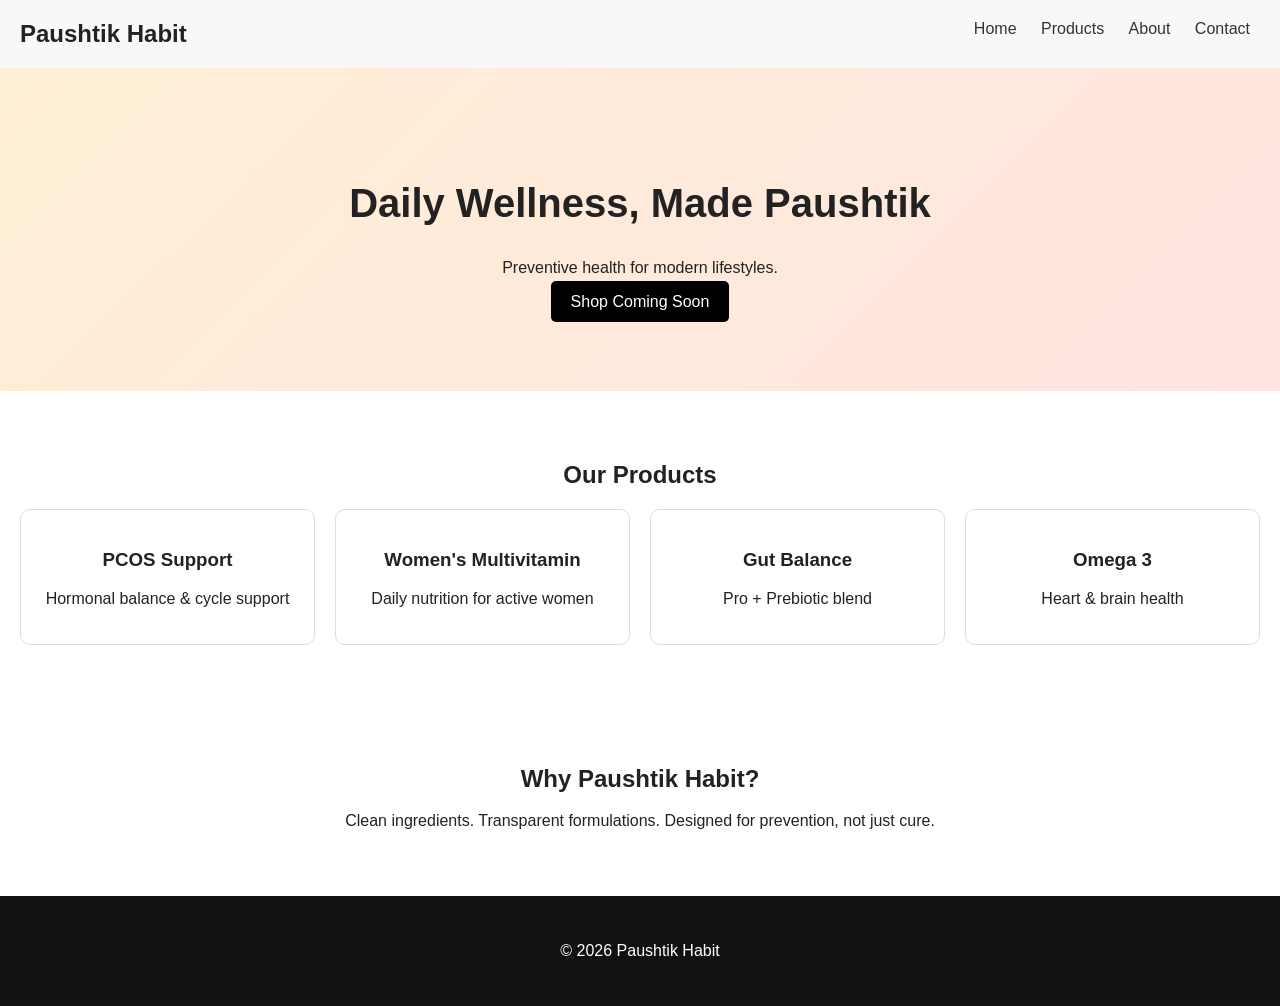
==== index.html @ 0d2c7b46 "Update index.html" ====
<!DOCTYPE html>
<html lang="en">
<head>
  <meta charset="UTF-8">
  <meta name="viewport" content="width=device-width, initial-scale=1.0">
  <title>Paushtik Habit</title>
  <link rel="stylesheet" href="style.css">
  <style>
    body {
      margin: 0;
      font-family: Arial, sans-serif;
      background: #fff;
      color: #222;
    }
    header {
      display: flex;
      justify-content: space-between;
      padding: 20px;
      background: #f8f8f8;
    }
    .logo {
      font-size: 24px;
      font-weight: bold;
    }
    nav a {
      margin: 0 10px;
      text-decoration: none;
      color: #333;
    }
    .hero {
      text-align: center;
      padding: 80px 20px;
      background: linear-gradient(135deg, #ffefd5, #ffe4e1);
    }
    .hero h1 {
      font-size: 40px;
    }
    .btn {
      padding: 12px 20px;
      background: black;
      color: white;
      text-decoration: none;
      border-radius: 5px;
    }
    .products {
      padding: 50px 20px;
      text-align: center;
    }
    .grid {
      display: grid;
      grid-template-columns: repeat(auto-fit, minmax(200px, 1fr));
      gap: 20px;
    }
    .card {
      border: 1px solid #ddd;
      padding: 20px;
      border-radius: 10px;
    }
    footer {
      padding: 30px;
      text-align: center;
      background: #111;
      color: white;
    }
  </style>
</head>
<body>

<header>
  <div class="logo">Paushtik Habit</div>
  <nav>
    <a href="#">Home</a>
    <a href="#">Products</a>
    <a href="#">About</a>
    <a href="#">Contact</a>
  </nav>
</header>

<section class="hero">
  <h1>Daily Wellness, Made Paushtik</h1>
  <p>Preventive health for modern lifestyles.</p>
  <a class="btn" href="#">Shop Coming Soon</a>
</section>

<section class="products">
  <h2>Our Products</h2>
  <div class="grid">
    <div class="card">
      <h3>PCOS Support</h3>
      <p>Hormonal balance & cycle support</p>
    </div>
    <div class="card">
      <h3>Women's Multivitamin</h3>
      <p>Daily nutrition for active women</p>
    </div>
    <div class="card">
      <h3>Gut Balance</h3>
      <p>Pro + Prebiotic blend</p>
    </div>
    <div class="card">
      <h3>Omega 3</h3>
      <p>Heart & brain health</p>
    </div>
  </div>
</section>

<section class="products">
  <h2>Why Paushtik Habit?</h2>
  <p>Clean ingredients. Transparent formulations. Designed for prevention, not just cure.</p>
</section>

<footer>
  <p>© 2026 Paushtik Habit</p>
</footer>

<script src="script.js"></script>
</body>
</html>
---- style.css ----
body {
  margin: 0;
  font-family: Arial, sans-serif;
  background: #ffffff;
  color: #222;
}

/* Header */
header {
  display: flex;
  justify-content: space-between;
  padding: 20px;
  background: #f8f8f8;
}

.logo {
  font-size: 24px;
  font-weight: bold;
}

nav a {
  margin: 0 10px;
  text-decoration: none;
  color: #333;
}

/* Hero Section */
.hero {
  text-align: center;
  padding: 80px 20px;
  background: linear-gradient(135deg, #ffefd5, #ffe4e1);
}

.hero h1 {
  font-size: 40px;
}

.btn {
  padding: 12px 20px;
  background: black;
  color: white;
  text-decoration: none;
  border-radius: 5px;
}

/* Products */
.products {
  padding: 50px 20px;
  text-align: center;
}

.grid {
  display: grid;
  grid-template-columns: repeat(auto-fit, minmax(200px, 1fr));
  gap: 20px;
}

.card {
  border: 1px solid #ddd;
  padding: 20px;
  border-radius: 10px;
}

/* Footer */
footer {
  padding: 30px;
  text-align: center;
  background: #111;
  color: white;
}
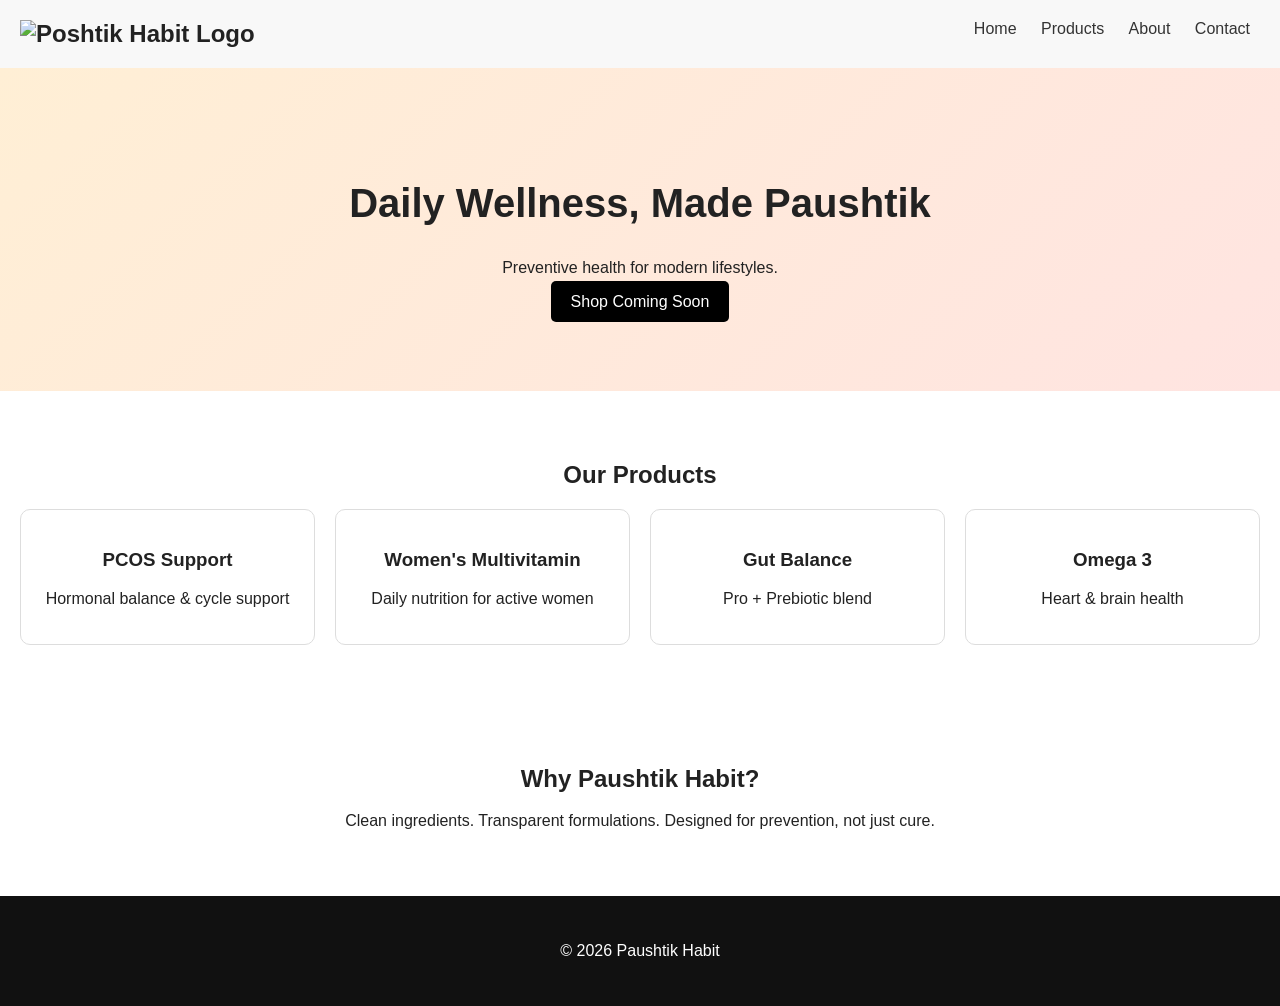
==== commit ea240b47: "Update index.html" ====
--- a/index.html
+++ b/index.html
@@ -67,7 +67,9 @@
 <body>
 
 <header>
-  <div class="logo">Paushtik Habit</div>
+<div class="logo">
+  <img src="logo.png" alt="Poshtik Habit Logo">
+</div>
   <nav>
     <a href="#">Home</a>
     <a href="#">Products</a>
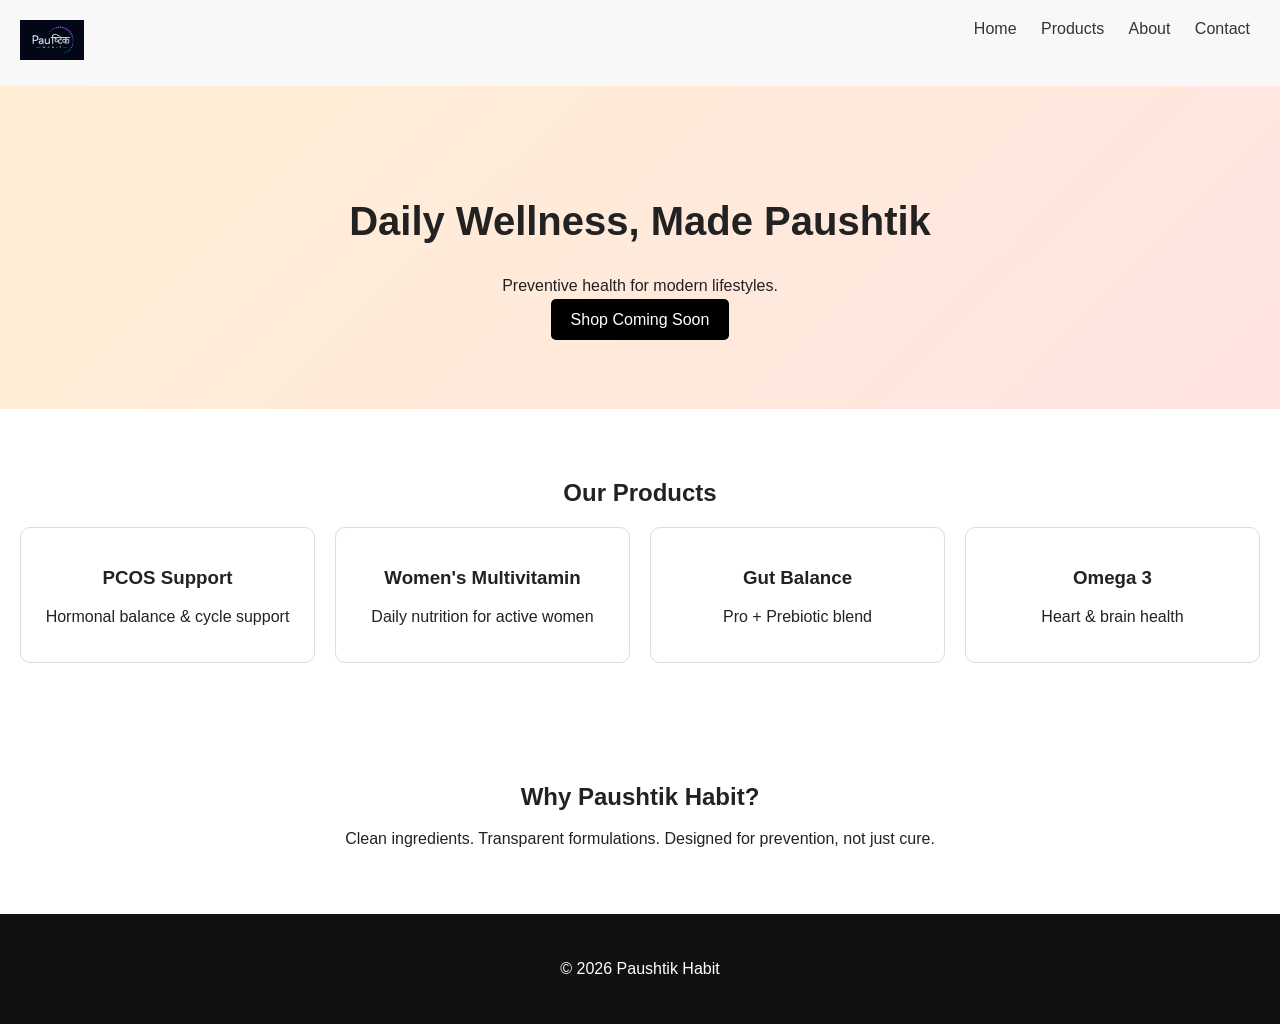
==== commit 4507a990: "Update index.html" ====
--- a/index.html
+++ b/index.html
@@ -68,7 +68,7 @@
 
 <header>
 <div class="logo">
-  <img src="logo.png" alt="Poshtik Habit Logo">
+  <img src="Logo.png" alt="Poshtik Habit Logo">
 </div>
   <nav>
     <a href="#">Home</a>
--- a/style.css
+++ b/style.css
@@ -68,3 +68,7 @@
   background: #111;
   color: white;
 }
+.logo img {
+  height: 40px;
+  width: auto;
+}
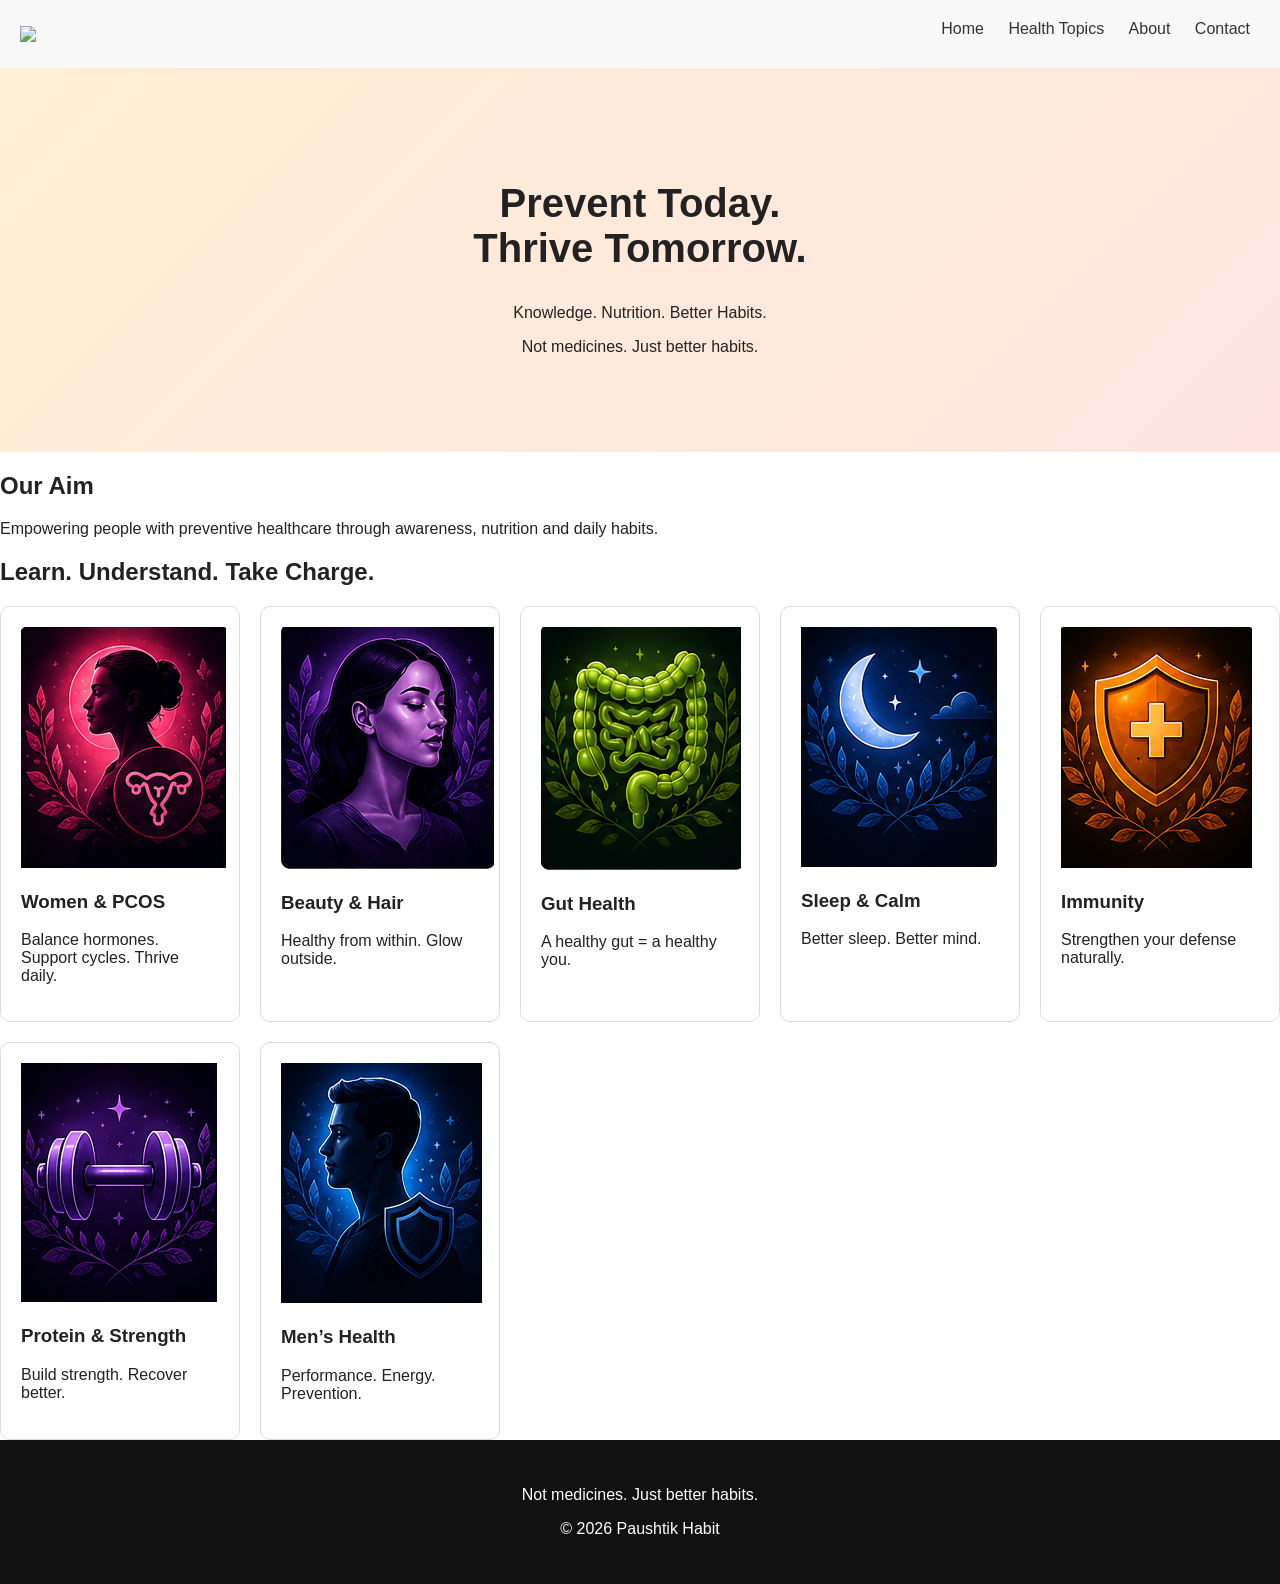
==== commit 3caa7bc5: "Update index.html" ====
--- a/index.html
+++ b/index.html
@@ -1,120 +1,93 @@
 <!DOCTYPE html>
 <html lang="en">
 <head>
-  <meta charset="UTF-8">
-  <meta name="viewport" content="width=device-width, initial-scale=1.0">
-  <title>Paushtik Habit</title>
-  <link rel="stylesheet" href="style.css">
-  <style>
-    body {
-      margin: 0;
-      font-family: Arial, sans-serif;
-      background: #fff;
-      color: #222;
-    }
-    header {
-      display: flex;
-      justify-content: space-between;
-      padding: 20px;
-      background: #f8f8f8;
-    }
-    .logo {
-      font-size: 24px;
-      font-weight: bold;
-    }
-    nav a {
-      margin: 0 10px;
-      text-decoration: none;
-      color: #333;
-    }
-    .hero {
-      text-align: center;
-      padding: 80px 20px;
-      background: linear-gradient(135deg, #ffefd5, #ffe4e1);
-    }
-    .hero h1 {
-      font-size: 40px;
-    }
-    .btn {
-      padding: 12px 20px;
-      background: black;
-      color: white;
-      text-decoration: none;
-      border-radius: 5px;
-    }
-    .products {
-      padding: 50px 20px;
-      text-align: center;
-    }
-    .grid {
-      display: grid;
-      grid-template-columns: repeat(auto-fit, minmax(200px, 1fr));
-      gap: 20px;
-    }
-    .card {
-      border: 1px solid #ddd;
-      padding: 20px;
-      border-radius: 10px;
-    }
-    footer {
-      padding: 30px;
-      text-align: center;
-      background: #111;
-      color: white;
-    }
-  </style>
+<meta charset="UTF-8">
+<meta name="viewport" content="width=device-width, initial-scale=1.0">
+<title>Paushtik Habit</title>
+<link rel="stylesheet" href="style.css">
 </head>
+
 <body>
 
 <header>
-<div class="logo">
-  <img src="Logo.png" alt="Poshtik Habit Logo">
-</div>
+  <div class="logo">
+    <img src="logo.png">
+  </div>
   <nav>
     <a href="#">Home</a>
-    <a href="#">Products</a>
+    <a href="#">Health Topics</a>
     <a href="#">About</a>
     <a href="#">Contact</a>
   </nav>
 </header>
 
 <section class="hero">
-  <h1>Daily Wellness, Made Paushtik</h1>
-  <p>Preventive health for modern lifestyles.</p>
-  <a class="btn" href="#">Shop Coming Soon</a>
-</section>
-
-<section class="products">
-  <h2>Our Products</h2>
-  <div class="grid">
-    <div class="card">
-      <h3>PCOS Support</h3>
-      <p>Hormonal balance & cycle support</p>
-    </div>
-    <div class="card">
-      <h3>Women's Multivitamin</h3>
-      <p>Daily nutrition for active women</p>
-    </div>
-    <div class="card">
-      <h3>Gut Balance</h3>
-      <p>Pro + Prebiotic blend</p>
-    </div>
-    <div class="card">
-      <h3>Omega 3</h3>
-      <p>Heart & brain health</p>
-    </div>
+  <div class="hero-text">
+    <h1>Prevent Today.<br><span>Thrive Tomorrow.</span></h1>
+    <p>Knowledge. Nutrition. Better Habits.</p>
+    <p class="tagline">Not medicines. Just better habits.</p>
   </div>
 </section>
 
-<section class="products">
-  <h2>Why Paushtik Habit?</h2>
-  <p>Clean ingredients. Transparent formulations. Designed for prevention, not just cure.</p>
+<section class="mission">
+  <h2>Our Aim</h2>
+  <p>Empowering people with preventive healthcare through awareness, nutrition and daily habits.</p>
+</section>
+
+<section class="topics">
+  <h2>Learn. Understand. Take Charge.</h2>
+
+  <div class="grid">
+
+    <div class="card">
+      <img src="women.png">
+      <h3>Women & PCOS</h3>
+      <p>Balance hormones. Support cycles. Thrive daily.</p>
+    </div>
+
+    <div class="card">
+      <img src="beauty.png">
+      <h3>Beauty & Hair</h3>
+      <p>Healthy from within. Glow outside.</p>
+    </div>
+
+    <div class="card">
+      <img src="gut.png">
+      <h3>Gut Health</h3>
+      <p>A healthy gut = a healthy you.</p>
+    </div>
+
+    <div class="card">
+      <img src="sleep.png">
+      <h3>Sleep & Calm</h3>
+      <p>Better sleep. Better mind.</p>
+    </div>
+
+    <div class="card">
+      <img src="immunity.png">
+      <h3>Immunity</h3>
+      <p>Strengthen your defense naturally.</p>
+    </div>
+
+    <div class="card">
+      <img src="protein.png">
+      <h3>Protein & Strength</h3>
+      <p>Build strength. Recover better.</p>
+    </div>
+
+    <div class="card">
+      <img src="men.png">
+      <h3>Men’s Health</h3>
+      <p>Performance. Energy. Prevention.</p>
+    </div>
+
+  </div>
 </section>
 
 <footer>
+  <p>Not medicines. Just better habits.</p>
   <p>© 2026 Paushtik Habit</p>
 </footer>
 
-<script src="script.js"></script>
 </body>
 </html>
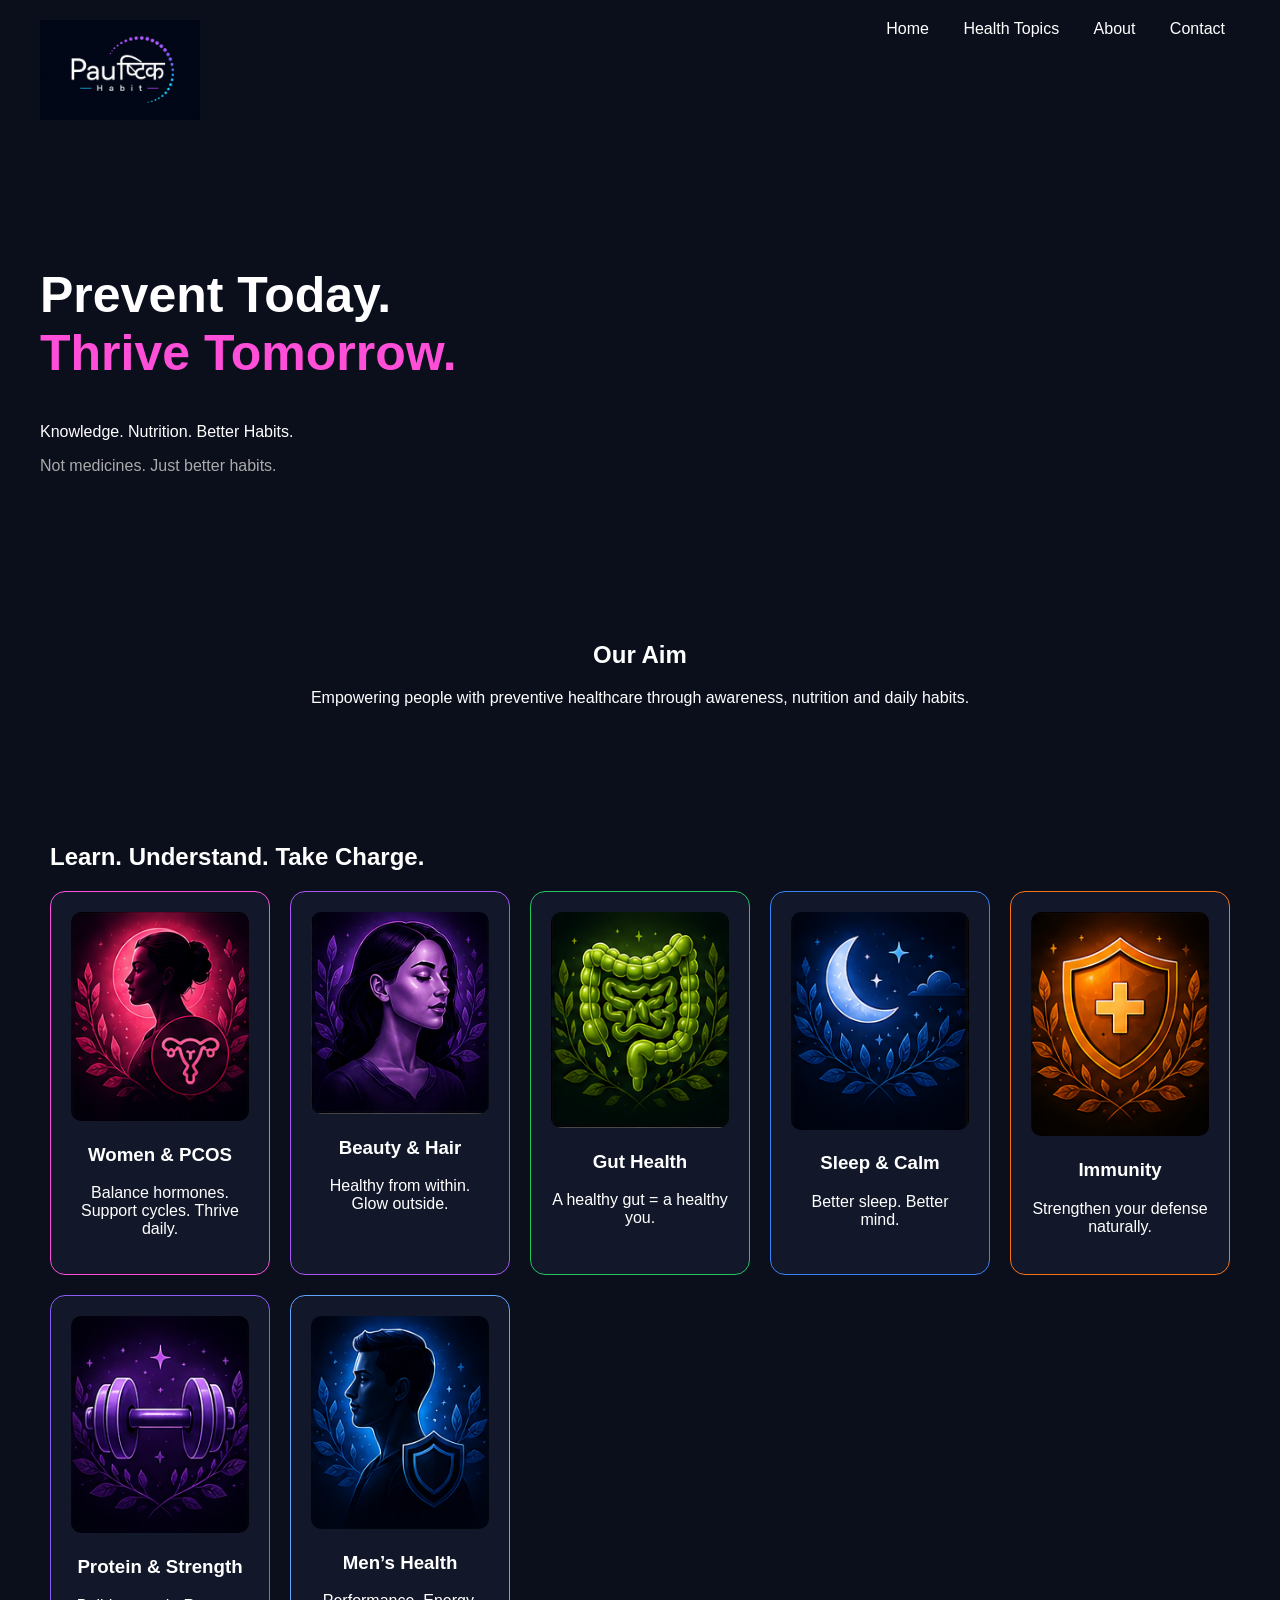
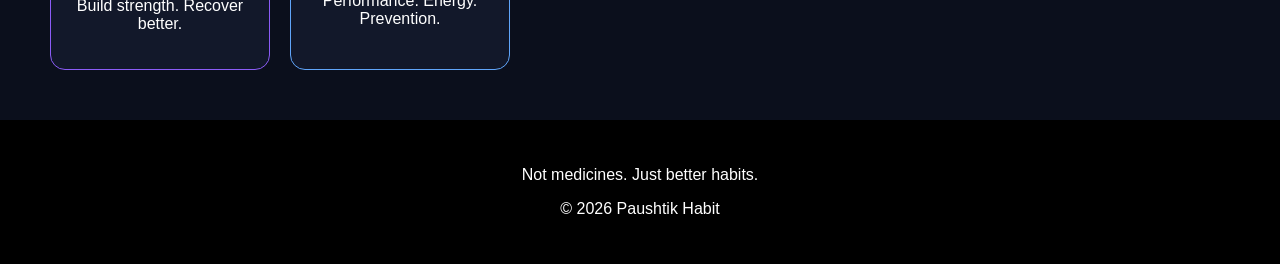
==== commit c0a65350: "Update index.html" ====
--- a/index.html
+++ b/index.html
@@ -11,7 +11,7 @@
 
 <header>
   <div class="logo">
-    <img src="logo.png">
+    <img src="Logo.png">
   </div>
   <nav>
     <a href="#">Home</a>
--- a/style.css
+++ b/style.css
@@ -1,74 +1,90 @@
 body {
   margin: 0;
-  font-family: Arial, sans-serif;
-  background: #ffffff;
-  color: #222;
+  font-family: Arial;
+  background: #0b0f1c;
+  color: white;
 }
 
 /* Header */
 header {
   display: flex;
   justify-content: space-between;
-  padding: 20px;
-  background: #f8f8f8;
+  padding: 20px 40px;
 }
 
-.logo {
-  font-size: 24px;
-  font-weight: bold;
+.logo img {
+  height: 100px; /* 2.5x increased */
 }
 
 nav a {
-  margin: 0 10px;
+  margin: 0 15px;
+  color: white;
   text-decoration: none;
-  color: #333;
 }
 
-/* Hero Section */
+/* Hero */
 .hero {
-  text-align: center;
-  padding: 80px 20px;
-  background: linear-gradient(135deg, #ffefd5, #ffe4e1);
+  padding: 80px 40px;
 }
 
 .hero h1 {
-  font-size: 40px;
+  font-size: 50px;
 }
 
-.btn {
-  padding: 12px 20px;
-  background: black;
-  color: white;
-  text-decoration: none;
-  border-radius: 5px;
+.hero span {
+  color: #ff4fd8;
 }
 
-/* Products */
-.products {
-  padding: 50px 20px;
+.tagline {
+  color: #aaa;
+}
+
+/* Mission */
+.mission {
+  padding: 50px;
   text-align: center;
+}
+
+/* Topics */
+.topics {
+  padding: 50px;
 }
 
 .grid {
   display: grid;
-  grid-template-columns: repeat(auto-fit, minmax(200px, 1fr));
+  grid-template-columns: repeat(auto-fit, minmax(220px,1fr));
   gap: 20px;
 }
 
 .card {
-  border: 1px solid #ddd;
+  background: #12182a;
   padding: 20px;
+  border-radius: 15px;
+  text-align: center;
+  transition: 0.3s;
+}
+
+.card:hover {
+  transform: scale(1.05);
+}
+
+.card img {
+  width: 100%;
   border-radius: 10px;
 }
 
+/* Color accents */
+.card:nth-child(1) { border: 1px solid #ff4fd8; } /* women */
+.card:nth-child(2) { border: 1px solid #a855f7; } /* beauty */
+.card:nth-child(3) { border: 1px solid #22c55e; } /* gut */
+.card:nth-child(4) { border: 1px solid #3b82f6; } /* sleep */
+.card:nth-child(5) { border: 1px solid #f97316; } /* immunity */
+.card:nth-child(6) { border: 1px solid #8b5cf6; } /* protein */
+.card:nth-child(7) { border: 1px solid #60a5fa; } /* men */
+
 /* Footer */
 footer {
+  text-align: center;
   padding: 30px;
-  text-align: center;
-  background: #111;
-  color: white;
+  background: black;
 }
-.logo img {
-  height: 40px;
-  width: auto;
-}
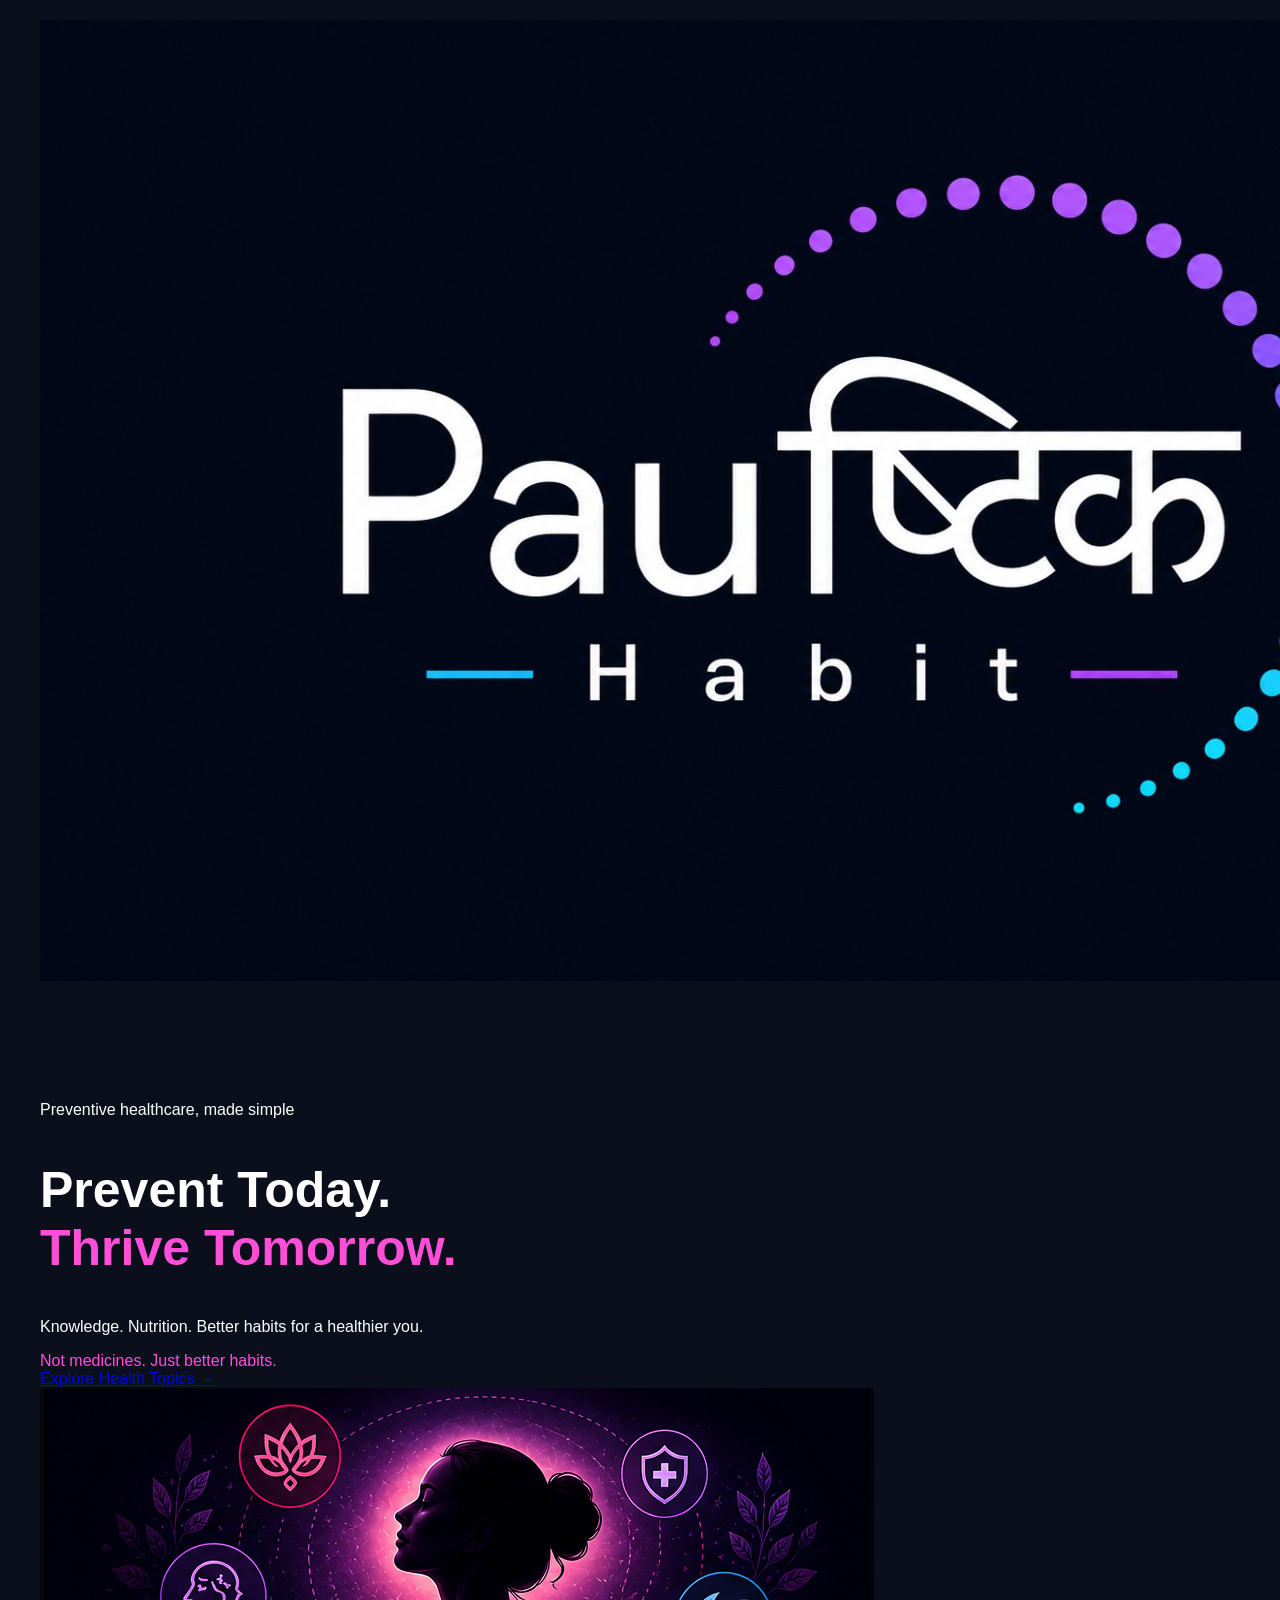
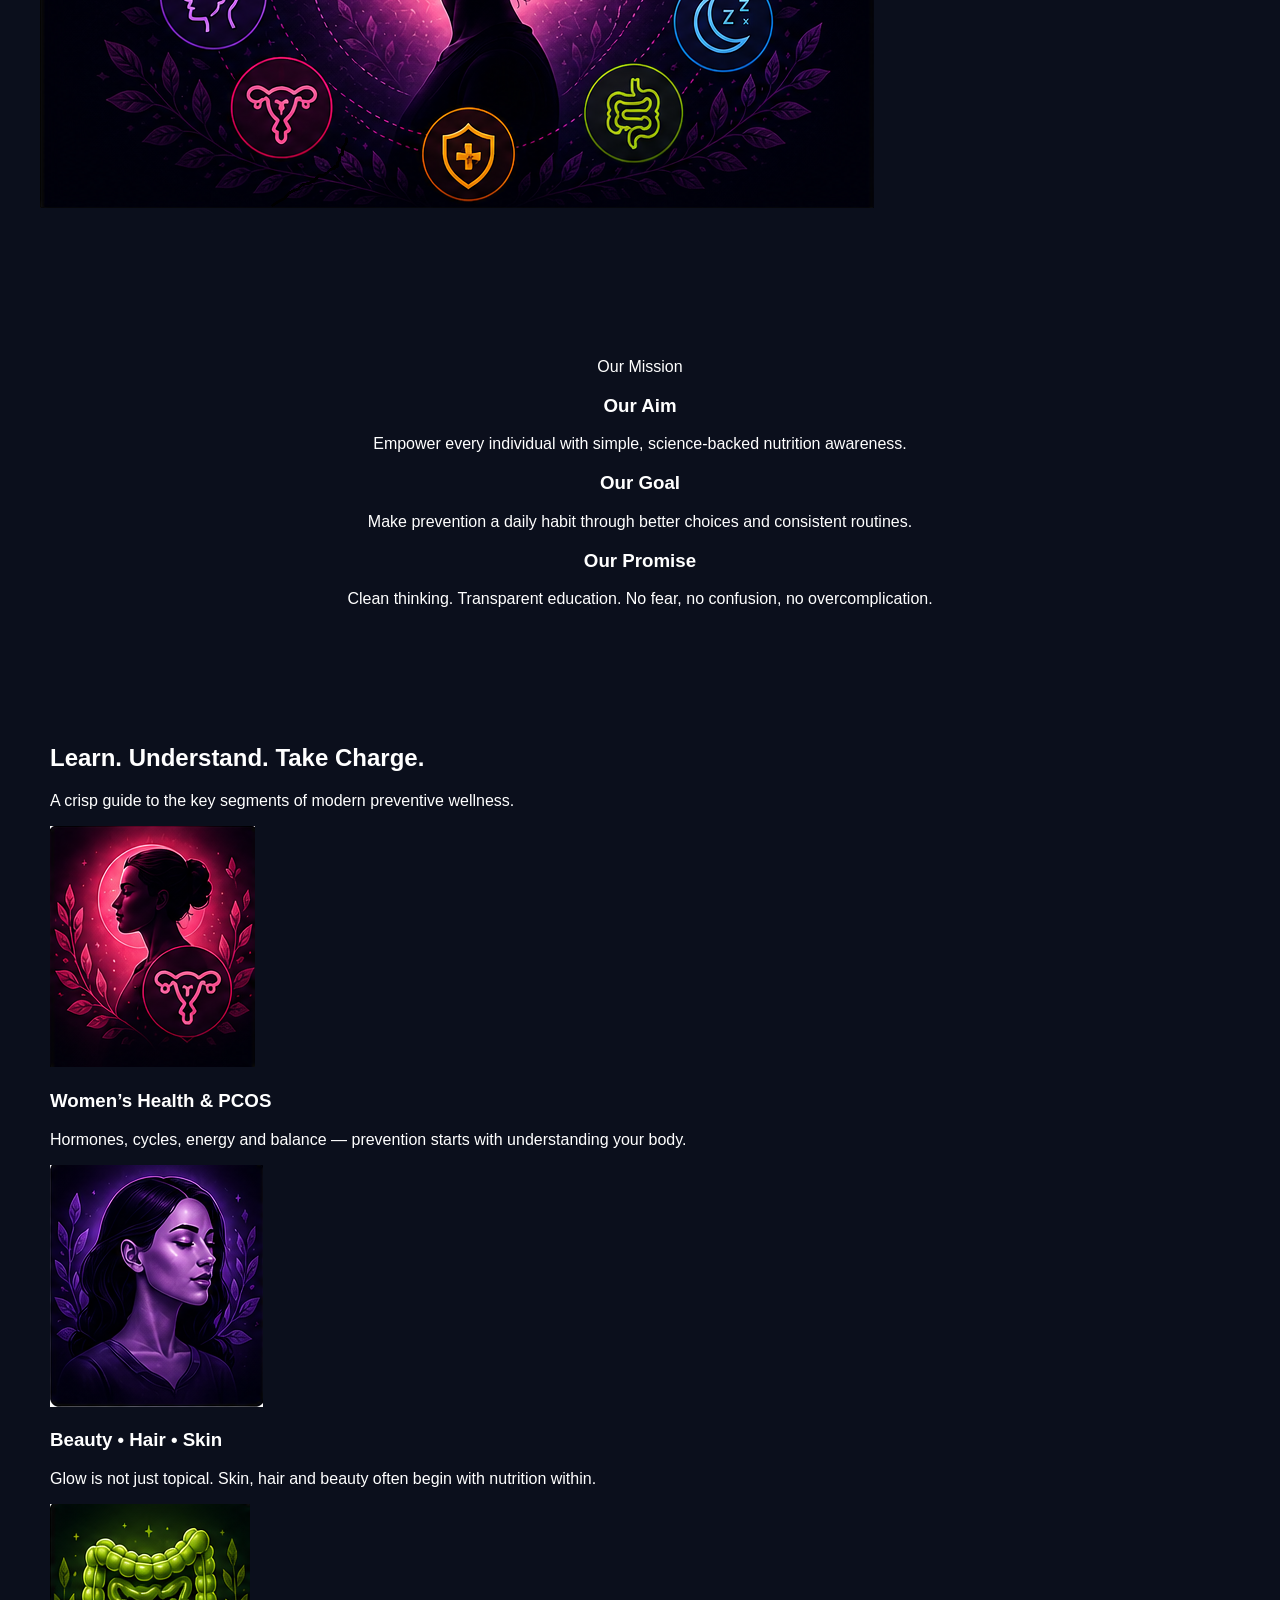
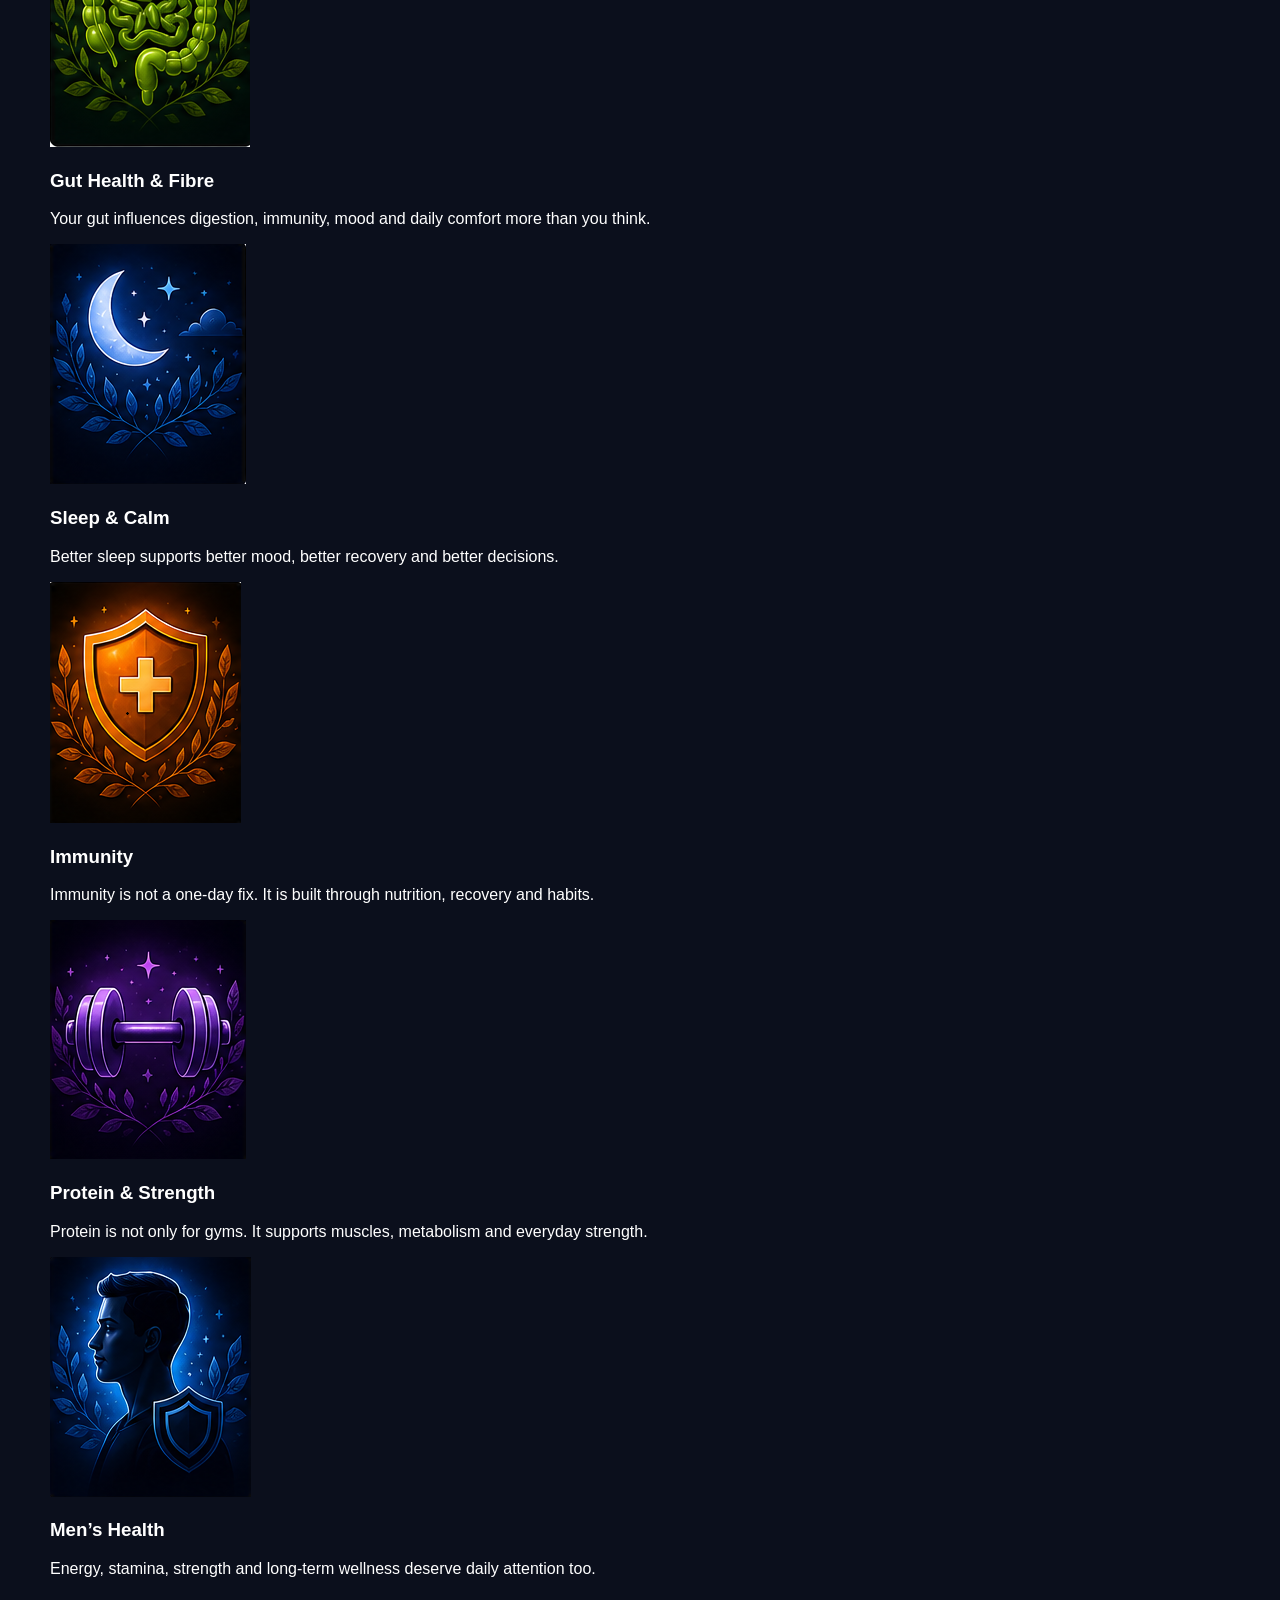
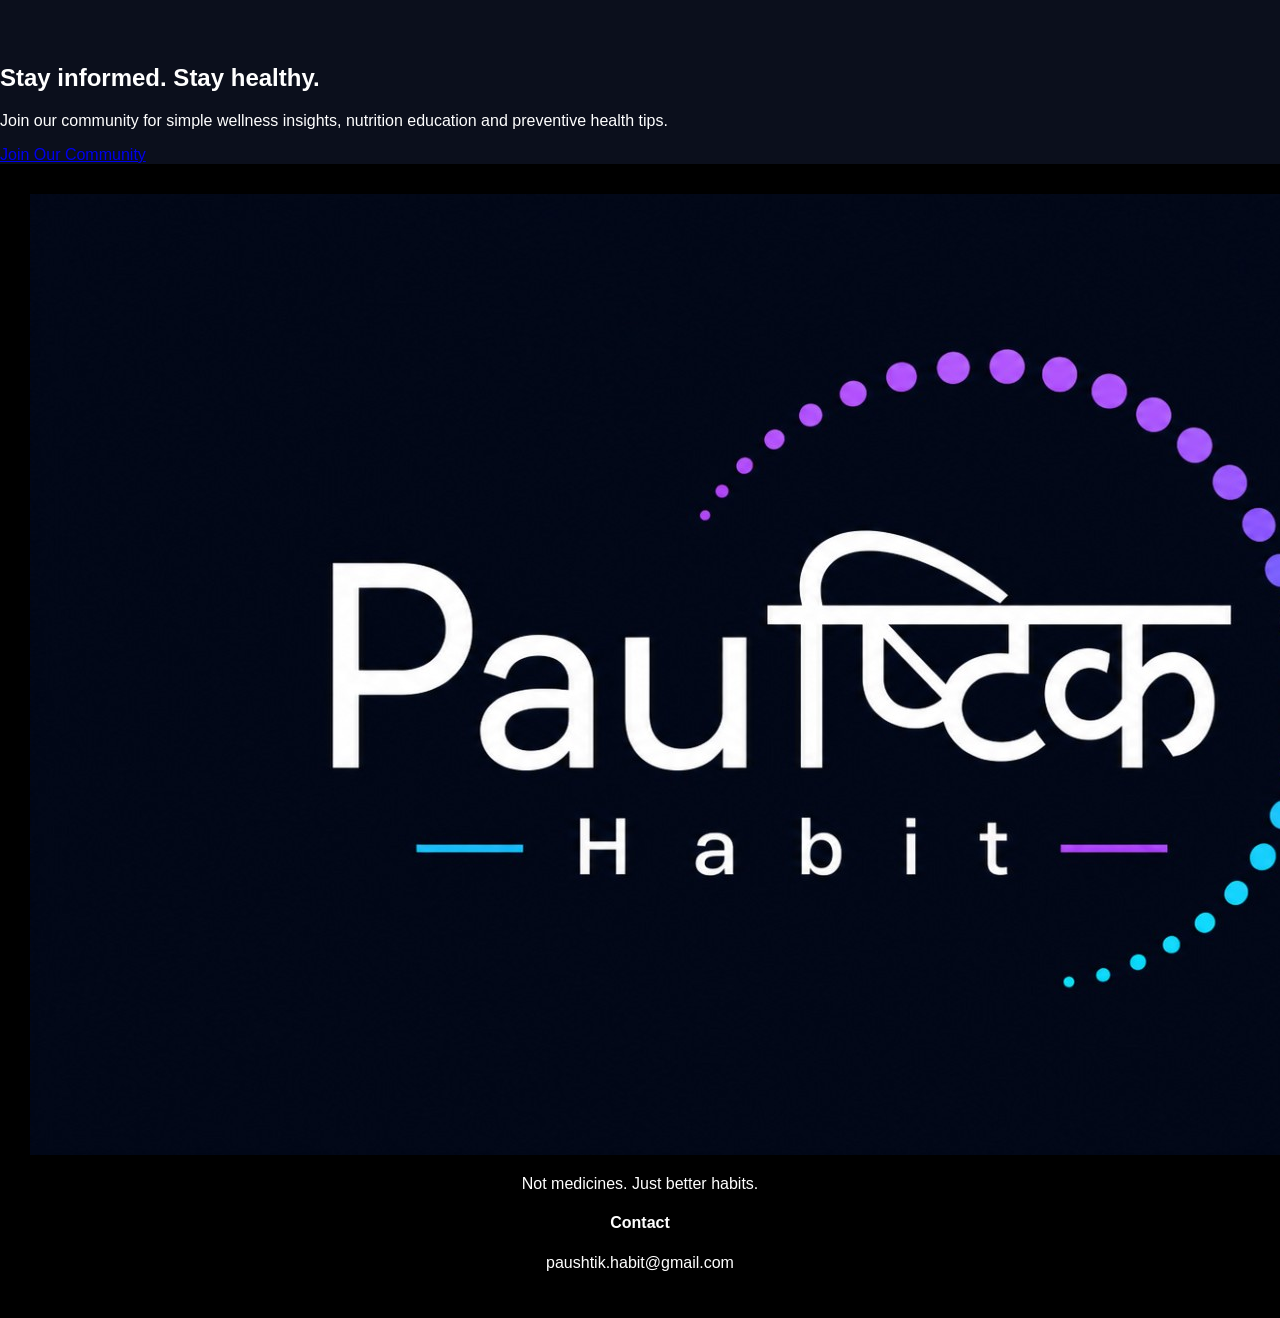
==== commit 2ee6325f: "Update index.html" ====
--- a/index.html
+++ b/index.html
@@ -1,92 +1,142 @@
 <!DOCTYPE html>
 <html lang="en">
 <head>
-<meta charset="UTF-8">
-<meta name="viewport" content="width=device-width, initial-scale=1.0">
-<title>Paushtik Habit</title>
-<link rel="stylesheet" href="style.css">
+  <meta charset="UTF-8" />
+  <meta name="viewport" content="width=device-width, initial-scale=1.0" />
+  <title>Paushtik Habit | Preventive Healthcare Brand</title>
+  <link rel="stylesheet" href="style.css" />
 </head>
 
 <body>
 
-<header>
-  <div class="logo">
-    <img src="Logo.png">
+<header class="navbar">
+  <div class="logo-wrap">
+    <img src="logo.png" alt="Paushtik Habit Logo" />
   </div>
+
   <nav>
-    <a href="#">Home</a>
-    <a href="#">Health Topics</a>
-    <a href="#">About</a>
-    <a href="#">Contact</a>
+    <a href="#home">Home</a>
+    <a href="#topics">Health Topics</a>
+    <a href="#about">About</a>
+    <a href="#contact">Contact</a>
   </nav>
 </header>
 
-<section class="hero">
-  <div class="hero-text">
-    <h1>Prevent Today.<br><span>Thrive Tomorrow.</span></h1>
-    <p>Knowledge. Nutrition. Better Habits.</p>
-    <p class="tagline">Not medicines. Just better habits.</p>
+<section class="hero" id="home">
+  <div class="hero-content">
+    <div class="hero-text">
+      <p class="eyebrow">Preventive healthcare, made simple</p>
+      <h1>Prevent Today.<br><span>Thrive Tomorrow.</span></h1>
+      <p class="subtext">
+        Knowledge. Nutrition. Better habits for a healthier you.
+      </p>
+
+      <div class="brand-line">
+        <span>Not medicines.</span>
+        <span>Just better habits.</span>
+      </div>
+
+      <a href="#topics" class="primary-btn">Explore Health Topics →</a>
+    </div>
+
+    <div class="hero-image">
+      <img src="hero.png" alt="Preventive health illustration" />
+    </div>
   </div>
 </section>
 
-<section class="mission">
-  <h2>Our Aim</h2>
-  <p>Empowering people with preventive healthcare through awareness, nutrition and daily habits.</p>
+<section class="mission" id="about">
+  <p class="section-label">Our Mission</p>
+
+  <div class="mission-grid">
+    <div class="mission-card">
+      <h3>Our Aim</h3>
+      <p>Empower every individual with simple, science-backed nutrition awareness.</p>
+    </div>
+
+    <div class="mission-card">
+      <h3>Our Goal</h3>
+      <p>Make prevention a daily habit through better choices and consistent routines.</p>
+    </div>
+
+    <div class="mission-card">
+      <h3>Our Promise</h3>
+      <p>Clean thinking. Transparent education. No fear, no confusion, no overcomplication.</p>
+    </div>
+  </div>
 </section>
 
-<section class="topics">
-  <h2>Learn. Understand. Take Charge.</h2>
+<section class="topics" id="topics">
+  <h2>Learn. Understand. <span>Take Charge.</span></h2>
+  <p class="topics-intro">
+    A crisp guide to the key segments of modern preventive wellness.
+  </p>
 
-  <div class="grid">
+  <div class="topic-grid">
 
-    <div class="card">
-      <img src="women.png">
-      <h3>Women & PCOS</h3>
-      <p>Balance hormones. Support cycles. Thrive daily.</p>
+    <div class="topic-card pink">
+      <img src="women.png" alt="Women and PCOS" />
+      <h3>Women’s Health & PCOS</h3>
+      <p>Hormones, cycles, energy and balance — prevention starts with understanding your body.</p>
     </div>
 
-    <div class="card">
-      <img src="beauty.png">
-      <h3>Beauty & Hair</h3>
-      <p>Healthy from within. Glow outside.</p>
+    <div class="topic-card purple">
+      <img src="beauty.png" alt="Beauty hair skin" />
+      <h3>Beauty • Hair • Skin</h3>
+      <p>Glow is not just topical. Skin, hair and beauty often begin with nutrition within.</p>
     </div>
 
-    <div class="card">
-      <img src="gut.png">
-      <h3>Gut Health</h3>
-      <p>A healthy gut = a healthy you.</p>
+    <div class="topic-card green">
+      <img src="gut.png" alt="Gut health" />
+      <h3>Gut Health & Fibre</h3>
+      <p>Your gut influences digestion, immunity, mood and daily comfort more than you think.</p>
     </div>
 
-    <div class="card">
-      <img src="sleep.png">
+    <div class="topic-card blue">
+      <img src="sleep.png" alt="Sleep calm" />
       <h3>Sleep & Calm</h3>
-      <p>Better sleep. Better mind.</p>
+      <p>Better sleep supports better mood, better recovery and better decisions.</p>
     </div>
 
-    <div class="card">
-      <img src="immunity.png">
+    <div class="topic-card orange">
+      <img src="immunity.png" alt="Immunity" />
       <h3>Immunity</h3>
-      <p>Strengthen your defense naturally.</p>
+      <p>Immunity is not a one-day fix. It is built through nutrition, recovery and habits.</p>
     </div>
 
-    <div class="card">
-      <img src="protein.png">
+    <div class="topic-card purple">
+      <img src="protein.png" alt="Protein strength" />
       <h3>Protein & Strength</h3>
-      <p>Build strength. Recover better.</p>
+      <p>Protein is not only for gyms. It supports muscles, metabolism and everyday strength.</p>
     </div>
 
-    <div class="card">
-      <img src="men.png">
+    <div class="topic-card blue">
+      <img src="men.png" alt="Men's health" />
       <h3>Men’s Health</h3>
-      <p>Performance. Energy. Prevention.</p>
+      <p>Energy, stamina, strength and long-term wellness deserve daily attention too.</p>
     </div>
 
   </div>
 </section>
 
-<footer>
-  <p>Not medicines. Just better habits.</p>
-  <p>© 2026 Paushtik Habit</p>
+<section class="awareness">
+  <div>
+    <h2>Stay informed. Stay healthy.</h2>
+    <p>Join our community for simple wellness insights, nutrition education and preventive health tips.</p>
+  </div>
+  <a href="mailto:paushtik.habit@gmail.com" class="primary-btn">Join Our Community</a>
+</section>
+
+<footer id="contact">
+  <div>
+    <img src="logo.png" alt="Paushtik Habit Logo" />
+    <p>Not medicines. Just better habits.</p>
+  </div>
+
+  <div>
+    <h4>Contact</h4>
+    <p>paushtik.habit@gmail.com</p>
+  </div>
 </footer>
 
 </body>
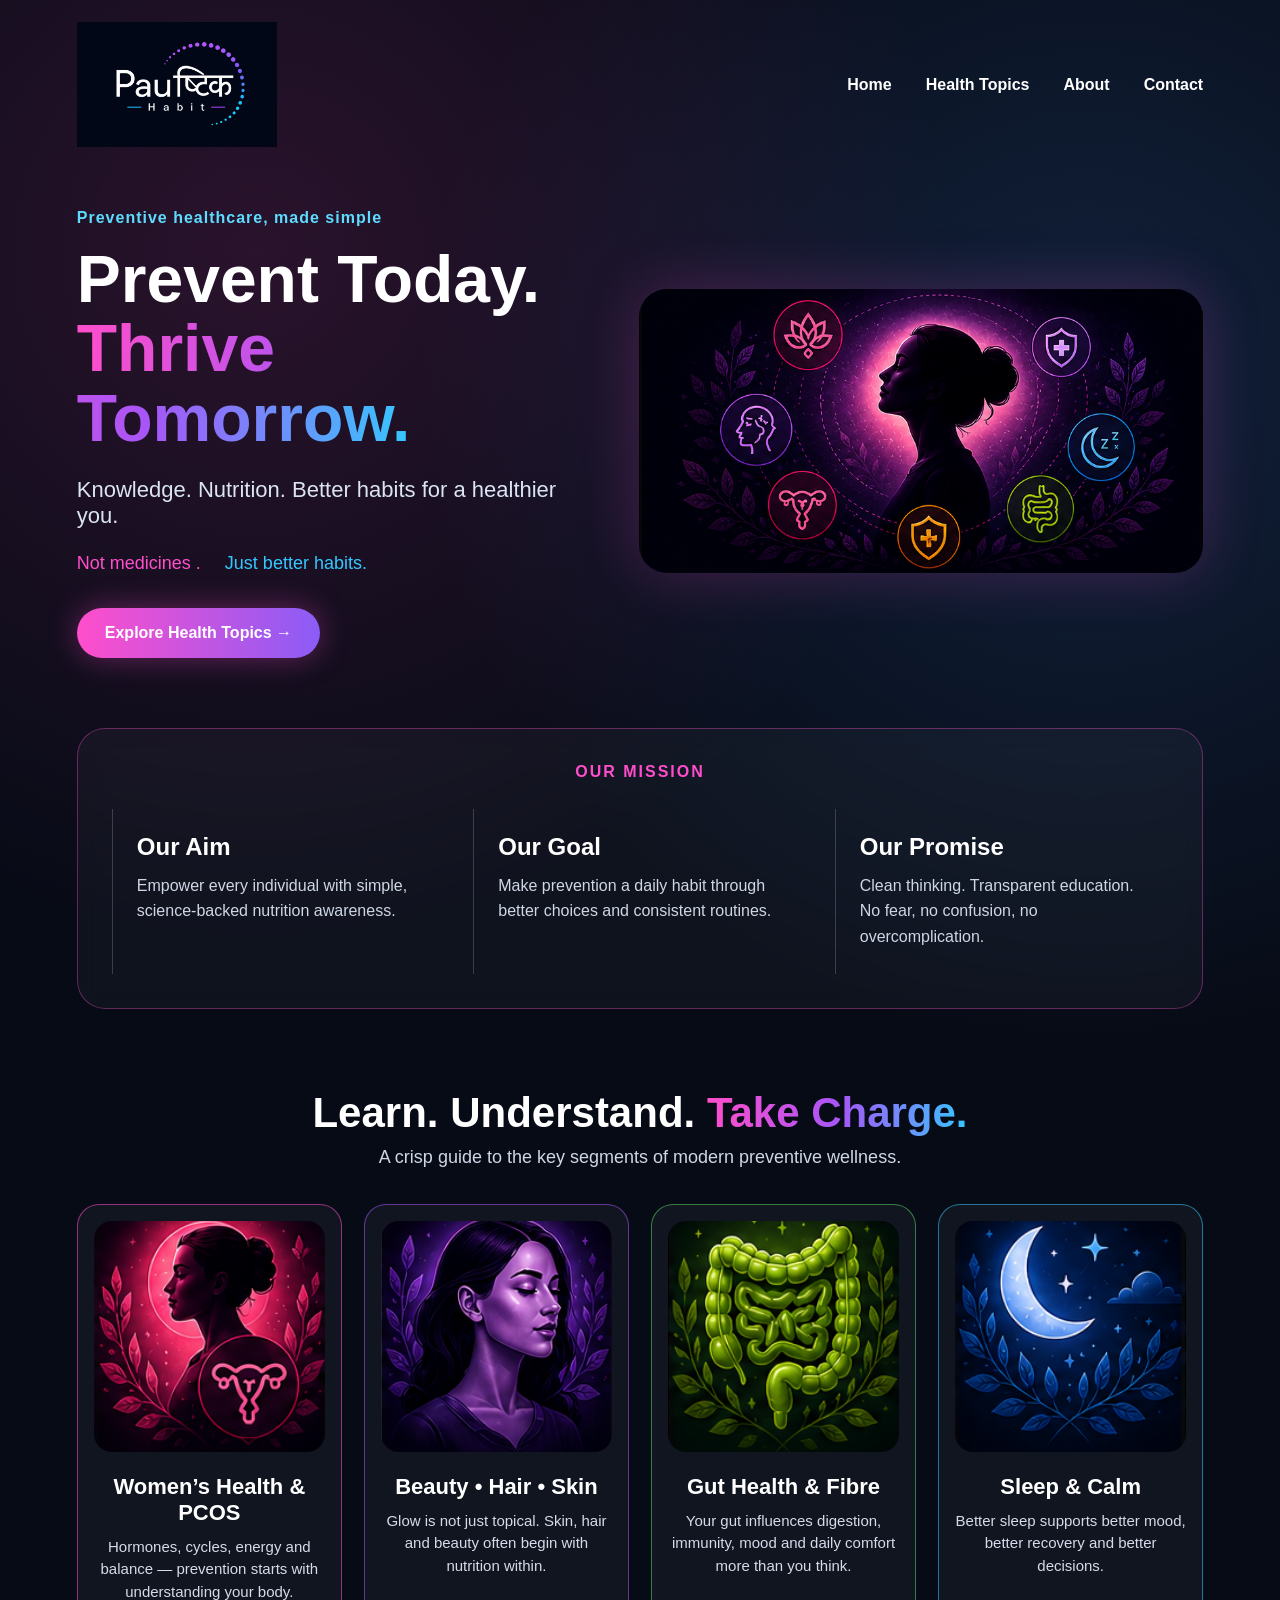
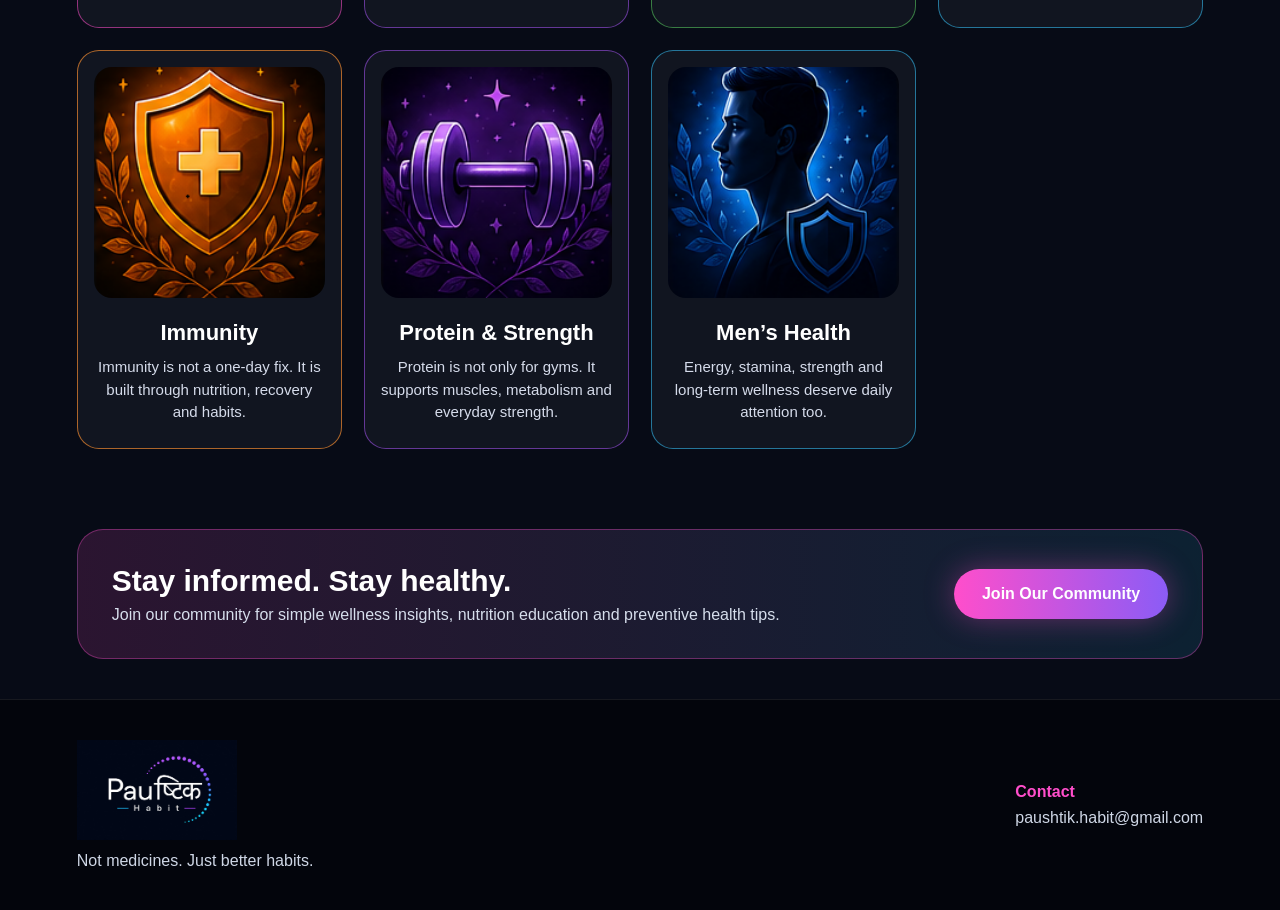
==== commit 91388753: "Update index.html" ====
--- a/index.html
+++ b/index.html
@@ -32,7 +32,7 @@
       </p>
 
       <div class="brand-line">
-        <span>Not medicines.</span>
+        <span>Not medicines  .</span>
         <span>Just better habits.</span>
       </div>
 
--- a/style.css
+++ b/style.css
@@ -1,90 +1,291 @@
+* {
+  margin: 0;
+  padding: 0;
+  box-sizing: border-box;
+}
+
 body {
-  margin: 0;
-  font-family: Arial;
-  background: #0b0f1c;
-  color: white;
-}
-
-/* Header */
-header {
+  font-family: Arial, Helvetica, sans-serif;
+  background:
+    radial-gradient(circle at 20% 10%, rgba(255, 65, 180, 0.14), transparent 28%),
+    radial-gradient(circle at 85% 15%, rgba(70, 150, 255, 0.16), transparent 28%),
+    #070b16;
+  color: #ffffff;
+}
+
+.navbar {
+  width: 100%;
+  padding: 22px 6%;
   display: flex;
   justify-content: space-between;
-  padding: 20px 40px;
-}
-
-.logo img {
-  height: 100px; /* 2.5x increased */
+  align-items: center;
+}
+
+.logo-wrap img {
+  height: 125px;
+  width: auto;
+  display: block;
+}
+
+nav {
+  display: flex;
+  gap: 34px;
 }
 
 nav a {
-  margin: 0 15px;
+  color: #ffffff;
+  text-decoration: none;
+  font-size: 16px;
+  font-weight: 600;
+}
+
+nav a:hover {
+  color: #ff4ecb;
+}
+
+.hero {
+  padding: 40px 6% 30px;
+}
+
+.hero-content {
+  display: grid;
+  grid-template-columns: 1fr 1.1fr;
+  align-items: center;
+  gap: 50px;
+}
+
+.eyebrow {
+  color: #5ddcff;
+  font-weight: 700;
+  letter-spacing: 1px;
+  margin-bottom: 18px;
+}
+
+.hero h1 {
+  font-size: 66px;
+  line-height: 1.05;
+  margin-bottom: 24px;
+}
+
+.hero h1 span,
+.topics h2 span {
+  background: linear-gradient(90deg, #ff4ecb, #a855f7, #35c7ff);
+  -webkit-background-clip: text;
+  color: transparent;
+}
+
+.subtext {
+  font-size: 22px;
+  color: #dbe4f3;
+  max-width: 520px;
+  margin-bottom: 24px;
+}
+
+.brand-line {
+  display: flex;
+  gap: 24px;
+  margin-bottom: 34px;
+  color: #f6d9f0;
+  font-size: 18px;
+}
+
+.brand-line span:first-child {
+  color: #ff4ecb;
+}
+
+.brand-line span:last-child {
+  color: #35c7ff;
+}
+
+.primary-btn {
+  display: inline-block;
+  background: linear-gradient(90deg, #ff4ecb, #8b5cf6);
   color: white;
   text-decoration: none;
-}
-
-/* Hero */
-.hero {
-  padding: 80px 40px;
-}
-
-.hero h1 {
-  font-size: 50px;
-}
-
-.hero span {
-  color: #ff4fd8;
-}
-
-.tagline {
-  color: #aaa;
-}
-
-/* Mission */
+  padding: 16px 28px;
+  border-radius: 999px;
+  font-weight: 700;
+  box-shadow: 0 0 30px rgba(255, 78, 203, 0.35);
+}
+
+.hero-image img {
+  width: 100%;
+  border-radius: 28px;
+  box-shadow: 0 0 60px rgba(255, 78, 203, 0.22);
+}
+
 .mission {
-  padding: 50px;
+  margin: 40px 6%;
+  padding: 34px;
+  border: 1px solid rgba(255, 78, 203, 0.35);
+  border-radius: 28px;
+  background: rgba(255, 255, 255, 0.035);
+  backdrop-filter: blur(10px);
+}
+
+.section-label {
   text-align: center;
-}
-
-/* Topics */
+  color: #ff4ecb;
+  text-transform: uppercase;
+  letter-spacing: 2px;
+  font-weight: 800;
+  margin-bottom: 28px;
+}
+
+.mission-grid {
+  display: grid;
+  grid-template-columns: repeat(3, 1fr);
+  gap: 28px;
+}
+
+.mission-card {
+  padding: 24px;
+  border-left: 1px solid rgba(255, 255, 255, 0.18);
+}
+
+.mission-card h3 {
+  font-size: 24px;
+  margin-bottom: 12px;
+}
+
+.mission-card p {
+  color: #cfd7e6;
+  line-height: 1.6;
+}
+
 .topics {
-  padding: 50px;
-}
-
-.grid {
+  padding: 40px 6%;
+  text-align: center;
+}
+
+.topics h2 {
+  font-size: 42px;
+  margin-bottom: 10px;
+}
+
+.topics-intro {
+  color: #cfd7e6;
+  margin-bottom: 36px;
+  font-size: 18px;
+}
+
+.topic-grid {
   display: grid;
-  grid-template-columns: repeat(auto-fit, minmax(220px,1fr));
-  gap: 20px;
-}
-
-.card {
-  background: #12182a;
-  padding: 20px;
-  border-radius: 15px;
+  grid-template-columns: repeat(4, 1fr);
+  gap: 22px;
+}
+
+.topic-card {
+  background: rgba(255, 255, 255, 0.045);
+  border-radius: 22px;
+  padding: 16px 16px 24px;
   text-align: center;
-  transition: 0.3s;
-}
-
-.card:hover {
-  transform: scale(1.05);
-}
-
-.card img {
+  transition: 0.25s ease;
+  overflow: hidden;
+}
+
+.topic-card:hover {
+  transform: translateY(-8px);
+}
+
+.topic-card img {
   width: 100%;
-  border-radius: 10px;
-}
-
-/* Color accents */
-.card:nth-child(1) { border: 1px solid #ff4fd8; } /* women */
-.card:nth-child(2) { border: 1px solid #a855f7; } /* beauty */
-.card:nth-child(3) { border: 1px solid #22c55e; } /* gut */
-.card:nth-child(4) { border: 1px solid #3b82f6; } /* sleep */
-.card:nth-child(5) { border: 1px solid #f97316; } /* immunity */
-.card:nth-child(6) { border: 1px solid #8b5cf6; } /* protein */
-.card:nth-child(7) { border: 1px solid #60a5fa; } /* men */
-
-/* Footer */
+  aspect-ratio: 1 / 1;
+  object-fit: cover;
+  border-radius: 18px;
+  margin-bottom: 18px;
+}
+
+.topic-card h3 {
+  font-size: 22px;
+  margin-bottom: 10px;
+}
+
+.topic-card p {
+  color: #d5dbea;
+  line-height: 1.5;
+  font-size: 15px;
+}
+
+.pink { border: 1px solid rgba(255, 78, 203, 0.55); }
+.purple { border: 1px solid rgba(168, 85, 247, 0.55); }
+.green { border: 1px solid rgba(89, 210, 97, 0.55); }
+.blue { border: 1px solid rgba(53, 199, 255, 0.55); }
+.orange { border: 1px solid rgba(255, 145, 48, 0.65); }
+
+.awareness {
+  margin: 40px 6%;
+  padding: 34px;
+  border-radius: 26px;
+  display: flex;
+  justify-content: space-between;
+  align-items: center;
+  background:
+    linear-gradient(90deg, rgba(255, 78, 203, 0.15), rgba(53, 199, 255, 0.12));
+  border: 1px solid rgba(255, 78, 203, 0.35);
+}
+
+.awareness h2 {
+  font-size: 30px;
+  margin-bottom: 8px;
+}
+
+.awareness p {
+  color: #d6deec;
+}
+
 footer {
-  text-align: center;
-  padding: 30px;
-  background: black;
-}
+  margin-top: 40px;
+  padding: 40px 6%;
+  display: flex;
+  justify-content: space-between;
+  align-items: center;
+  background: #03050c;
+  border-top: 1px solid rgba(255, 255, 255, 0.08);
+}
+
+footer img {
+  height: 100px;
+}
+
+footer p {
+  color: #cfd7e6;
+  margin-top: 8px;
+}
+
+footer h4 {
+  color: #ff4ecb;
+  margin-bottom: 8px;
+}
+
+@media (max-width: 900px) {
+  .navbar {
+    flex-direction: column;
+    gap: 18px;
+  }
+
+  nav {
+    flex-wrap: wrap;
+    justify-content: center;
+  }
+
+  .hero-content {
+    grid-template-columns: 1fr;
+  }
+
+  .hero h1 {
+    font-size: 46px;
+  }
+
+  .mission-grid,
+  .topic-grid {
+    grid-template-columns: 1fr;
+  }
+
+  .awareness,
+  footer {
+    flex-direction: column;
+    text-align: center;
+    gap: 24px;
+  }
+}
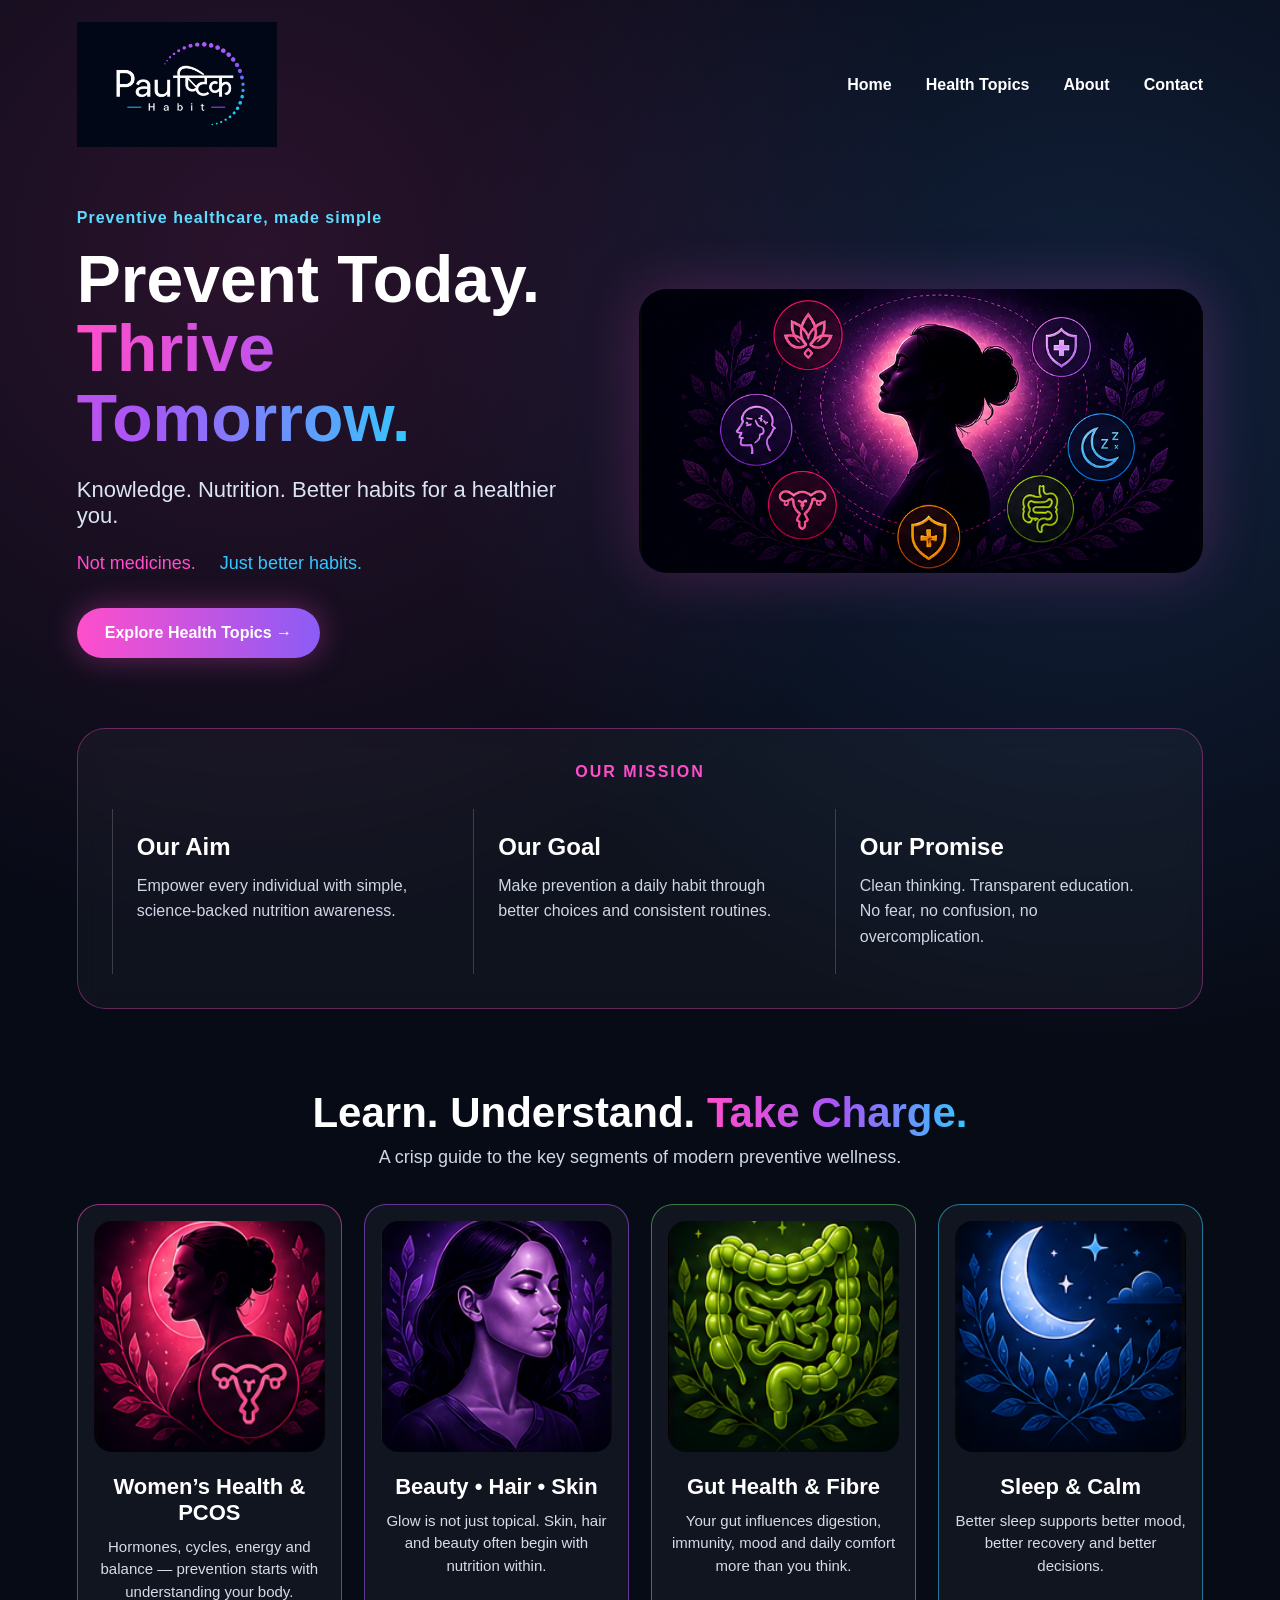
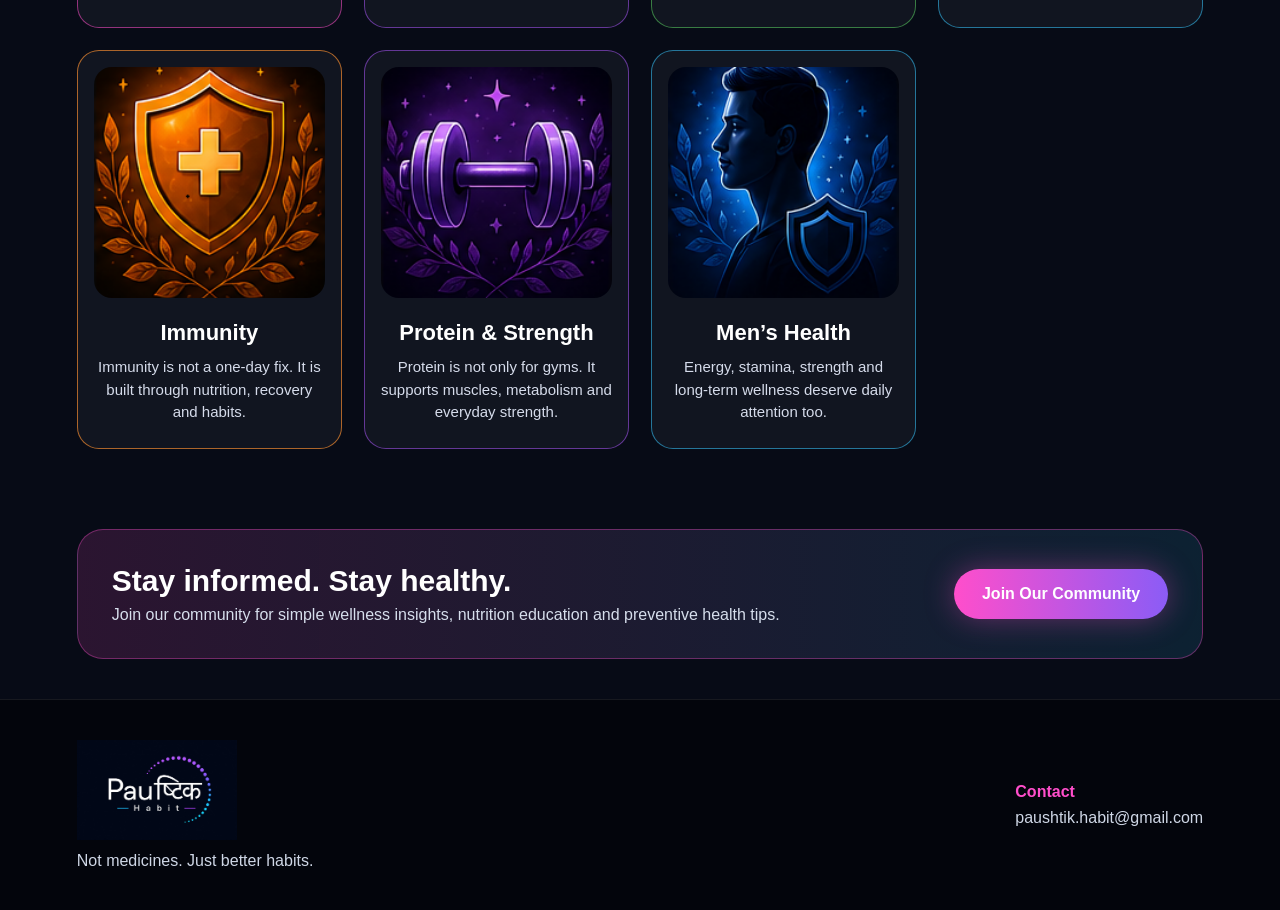
==== commit 9b96acdf: "Update index.html" ====
--- a/index.html
+++ b/index.html
@@ -32,7 +32,7 @@
       </p>
 
       <div class="brand-line">
-        <span>Not medicines  .</span>
+        <span>Not medicines.</span>
         <span>Just better habits.</span>
       </div>
 
